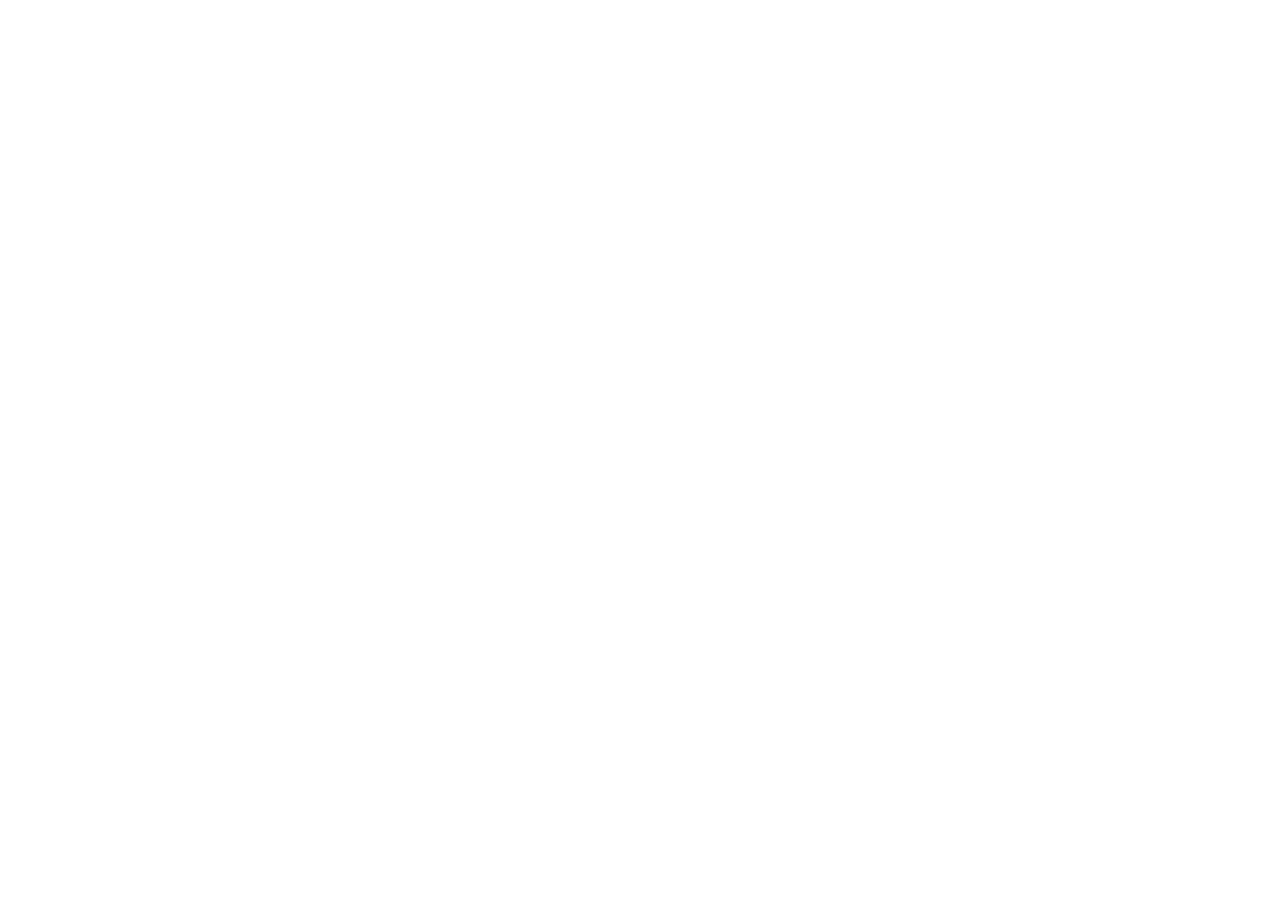
==== index.html @ 4e5b7419 "folder created" ====
<!DOCTYPE html>
<html lang="en">
<head>
    <meta charset="UTF-8">
    <meta name="viewport" content="width=device-width, initial-scale=1.0">
    <title>Document</title>
</head>
<body>
    
</body>
</html>
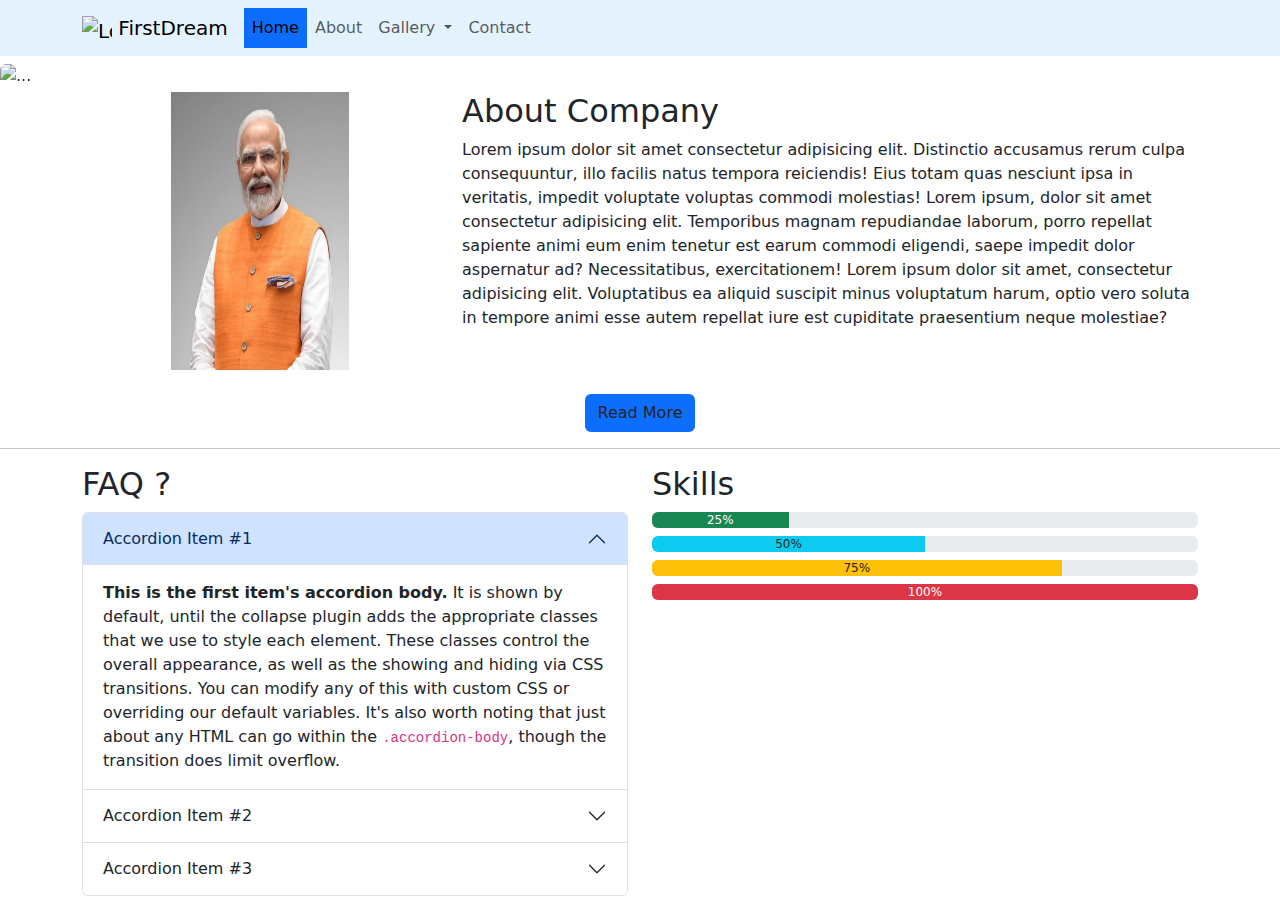
==== commit ffc9a858: "Some basics of bootsrtap" ====
--- a/index.html
+++ b/index.html
@@ -4,8 +4,182 @@
     <meta charset="UTF-8">
     <meta name="viewport" content="width=device-width, initial-scale=1.0">
     <title>Document</title>
+
+    <link href="https://cdn.jsdelivr.net/npm/bootstrap@5.3.3/dist/css/bootstrap.min.css" rel="stylesheet"
+    integrity="sha384-QWTKZyjpPEjISv5WaRU9OFeRpok6YctnYmDr5pNlyT2bRjXh0JMhjY6hW+ALEwIH" crossorigin="anonymous">
+<link href="/css/main.css" rel="stylesheet">
 </head>
 <body>
-    
+    <header>
+
+        <nav class="navbar navbar-expand-lg" style="background-color: #e3f2fd;">
+            <div class="container">
+                <a class="navbar-brand" href="index.html">
+                    <img src="https://getextra.in/img/Status/om.jpg" alt="Logo" width="30" height="24" class="d-inline-block align-text-top">
+                    FirstDream
+                  </a>
+              <button class="navbar-toggler" type="button" data-bs-toggle="collapse" data-bs-target="#navbarSupportedContent" aria-controls="navbarSupportedContent" aria-expanded="false" aria-label="Toggle navigation">
+                <span class="navbar-toggler-icon"></span>
+              </button>
+              <div class="collapse navbar-collapse" id="navbarSupportedContent">
+                <ul class="navbar-nav me-auto mb-2 mb-lg-0">
+                  <li class="nav-item">
+                    <a class="nav-link active bg-primary" aria-current="page" href="index.html">Home</a>
+                  </li>
+                  <li class="nav-item">
+                    <a class="nav-link" href="about.html">About</a>
+                  </li>
+                  <li class="nav-item dropdown">
+                    <a class="nav-link dropdown-toggle" href="#" role="button" data-bs-toggle="dropdown" aria-expanded="false">
+                      Gallery
+                    </a>
+                    <ul class="dropdown-menu">
+                      <!-- <li><a class="dropdown-item" href="#">Gallery</a></li> -->
+                      <li><a class="dropdown-item" href="photo-gallery.html">Image Gallery</a></li>
+                      <li><hr class="dropdown-divider"></li>
+                      <li><a class="dropdown-item" href="video-gallery.html">Video Gallery</a></li>
+                    </ul>
+                  </li>
+                  <li class="nav-item">
+                    <a class="nav-link" href="contact.html">Contact</a>
+                  </li>
+                </ul>
+                
+              </div>
+            </div>
+          </nav>
+        
+    </header>
+
+<!-- Slider of Images -->
+
+
+ 
+<main>
+    <section class="mt-2">
+        <div id="carouselExampleAutoplaying" class="carousel slide" data-bs-ride="carousel">
+            <div class="carousel-inner">
+              <div class="carousel-item active">
+                <img src="/images/1-space.jpg" class="d-block w-100 h-20 rounded" alt="...">
+              </div>
+              <div class="carousel-item">
+                <img src="/images/2-girl.jpg" class="d-block w-100 h-20 rounded" alt="...">
+              </div>
+              <div class="carousel-item">
+                <img src="/images/3-man.jpg" class="d-block w-100 h-20 rounded" alt="...">
+              </div>
+              <div class="carousel-item">
+                <img src="/images/a.jpg" class="d-block w-100 h-20 rounded" alt="...">
+              </div>
+            </div>
+            <button class="carousel-control-prev" type="button" data-bs-target="#carouselExampleAutoplaying" data-bs-slide="prev">
+              <span class="carousel-control-prev-icon" aria-hidden="true"></span>
+              <span class="visually-hidden">Previous</span>
+            </button>
+            <button class="carousel-control-next" type="button" data-bs-target="#carouselExampleAutoplaying" data-bs-slide="next">
+              <span class="carousel-control-next-icon" aria-hidden="true"></span>
+              <span class="visually-hidden">Next</span>
+            </button>
+          </div>
+
+    </section>
+<!-- about company info -->
+<section class="container">
+    <div class="row mt-1">
+        <div class="col-md-4 justify-content-center d-flex">
+            <img class="img w-50" src="/img/Poster/leaders-stories.jpeg"/>
+        <br>
+        </div>
+
+        <div class="col-md-8">
+           <h2>About Company</h2>
+           <p>Lorem ipsum dolor sit amet consectetur adipisicing elit. Distinctio accusamus rerum culpa consequuntur, illo facilis natus tempora reiciendis! Eius totam quas nesciunt ipsa in veritatis, impedit voluptate voluptas commodi molestias! Lorem ipsum, dolor sit amet consectetur adipisicing elit. Temporibus magnam repudiandae laborum, porro repellat sapiente animi eum enim tenetur est earum commodi eligendi, saepe impedit dolor aspernatur ad? Necessitatibus, exercitationem! Lorem ipsum dolor sit amet, consectetur adipisicing elit. Voluptatibus ea aliquid suscipit minus voluptatum harum, optio vero soluta in tempore animi esse autem repellat iure est cupiditate praesentium neque molestiae?</p>
+        <br>
+        </div>
+
+    </div>
+    <br><div class="justify-content-center d-flex">
+    <a href="about.html"><button class="btn bg-primary">Read More </button></a>
+</div>
+</section>
+<!-- faq about company -->
+<hr>
+<section class="mt-1 container">
+<div class="row">
+<div class="col-md-6">
+    <h2>FAQ ?</h2>
+    <div class="accordion" id="accordionExample">
+        <div class="accordion-item">
+          <h2 class="accordion-header">
+            <button class="accordion-button" type="button" data-bs-toggle="collapse" data-bs-target="#collapseOne" aria-expanded="true" aria-controls="collapseOne">
+              Accordion Item #1
+            </button>
+          </h2>
+          <div id="collapseOne" class="accordion-collapse collapse show" data-bs-parent="#accordionExample">
+            <div class="accordion-body">
+              <strong>This is the first item's accordion body.</strong> It is shown by default, until the collapse plugin adds the appropriate classes that we use to style each element. These classes control the overall appearance, as well as the showing and hiding via CSS transitions. You can modify any of this with custom CSS or overriding our default variables. It's also worth noting that just about any HTML can go within the <code>.accordion-body</code>, though the transition does limit overflow.
+            </div>
+          </div>
+        </div>
+        <div class="accordion-item">
+          <h2 class="accordion-header">
+            <button class="accordion-button collapsed" type="button" data-bs-toggle="collapse" data-bs-target="#collapseTwo" aria-expanded="false" aria-controls="collapseTwo">
+              Accordion Item #2
+            </button>
+          </h2>
+          <div id="collapseTwo" class="accordion-collapse collapse" data-bs-parent="#accordionExample">
+            <div class="accordion-body">
+              <strong>This is the second item's accordion body.</strong> It is hidden by default, until the collapse plugin adds the appropriate classes that we use to style each element. These classes control the overall appearance, as well as the showing and hiding via CSS transitions. You can modify any of this with custom CSS or overriding our default variables. It's also worth noting that just about any HTML can go within the <code>.accordion-body</code>, though the transition does limit overflow.
+            </div>
+          </div>
+        </div>
+        <div class="accordion-item">
+          <h2 class="accordion-header">
+            <button class="accordion-button collapsed" type="button" data-bs-toggle="collapse" data-bs-target="#collapseThree" aria-expanded="false" aria-controls="collapseThree">
+              Accordion Item #3
+            </button>
+          </h2>
+          <div id="collapseThree" class="accordion-collapse collapse" data-bs-parent="#accordionExample">
+            <div class="accordion-body">
+              <strong>This is the third item's accordion body.</strong> It is ut any HTML can go within the <code>.accordion-body</code>, though the transition does limit overflow.
+            </div>
+          </div>
+        </div>
+      </div>
+</div>
+
+
+<div class="col-md-6">
+    <h2>Skills </h2>
+    <div class="progress mb-2" role="progressbar" aria-label="Success example" aria-valuenow="25" aria-valuemin="0" aria-valuemax="100">
+        <div class="progress-bar bg-success" style="width: 25%">25%</div>
+      </div>
+      <div class="progress mb-2" role="progressbar" aria-label="Info example" aria-valuenow="50" aria-valuemin="0" aria-valuemax="100">
+        <div class="progress-bar bg-info text-dark" style="width: 50%">50%</div>
+      </div>
+      <div class="progress mb-2" role="progressbar" aria-label="Warning example" aria-valuenow="75" aria-valuemin="0" aria-valuemax="100">
+        <div class="progress-bar bg-warning text-dark" style="width: 75%">75%</div>
+      </div>
+      <div class="progress mb-2" role="progressbar" aria-label="Danger example" aria-valuenow="100" aria-valuemin="0" aria-valuemax="100">
+        <div class="progress-bar bg-danger" style="width: 100%">100%</div>
+      </div>
+</div>
+
+</div>
+
+</section>
+
+
+</main>
+
+
+
+
+
+
+
+    <script src="https://cdn.jsdelivr.net/npm/bootstrap@5.3.3/dist/js/bootstrap.bundle.min.js"
+        integrity="sha384-YvpcrYf0tY3lHB60NNkmXc5s9fDVZLESaAA55NDzOxhy9GkcIdslK1eN7N6jIeHz"
+        crossorigin="anonymous"></script>
 </body>
 </html>--- a/css/main.css
+++ b/css/main.css
@@ -0,0 +1,7 @@
+.r2{
+    border-radius: 2px;
+}
+
+.r8{
+    border-radius: 8px;
+}
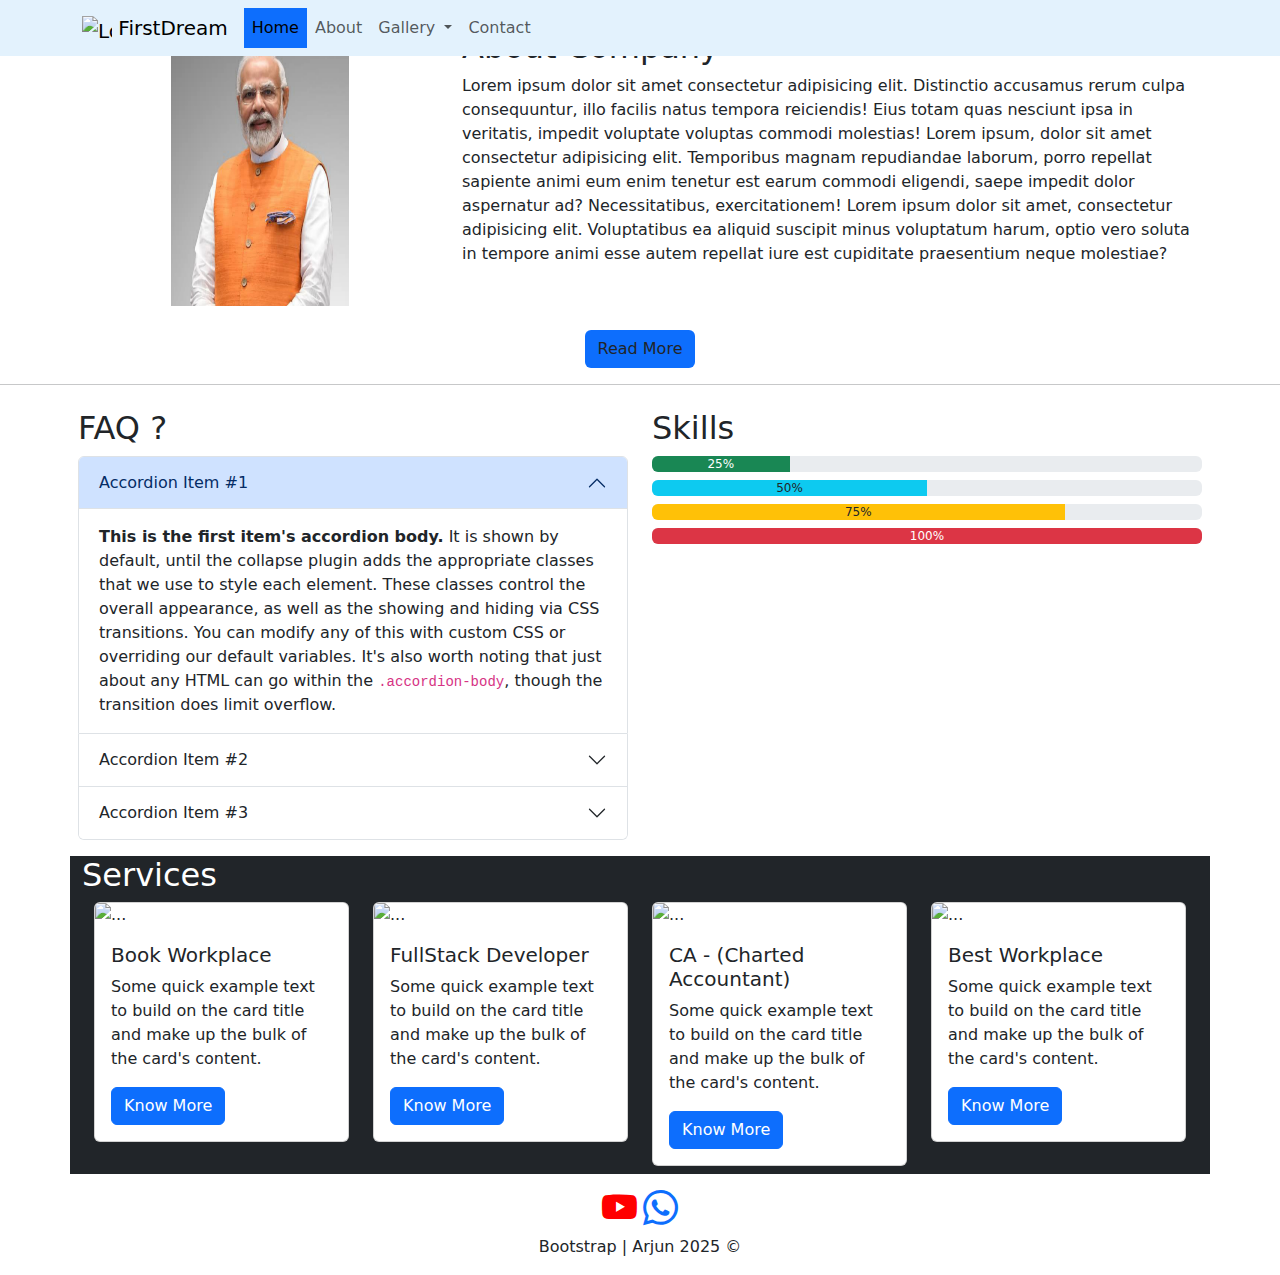
==== commit 4d2360d1: "icons" ====
--- a/index.html
+++ b/index.html
@@ -1,18 +1,19 @@
 <!DOCTYPE html>
 <html lang="en">
-<head>
+<head class="bg-danger">
     <meta charset="UTF-8">
     <meta name="viewport" content="width=device-width, initial-scale=1.0">
     <title>Document</title>
 
-    <link href="https://cdn.jsdelivr.net/npm/bootstrap@5.3.3/dist/css/bootstrap.min.css" rel="stylesheet"
+<link href="https://cdn.jsdelivr.net/npm/bootstrap@5.3.3/dist/css/bootstrap.min.css" rel="stylesheet"
     integrity="sha384-QWTKZyjpPEjISv5WaRU9OFeRpok6YctnYmDr5pNlyT2bRjXh0JMhjY6hW+ALEwIH" crossorigin="anonymous">
 <link href="/css/main.css" rel="stylesheet">
+<link rel="stylesheet" href="https://cdn.jsdelivr.net/npm/bootstrap-icons@1.11.3/font/bootstrap-icons.min.css">
 </head>
 <body>
-    <header>
-
-        <nav class="navbar navbar-expand-lg" style="background-color: #e3f2fd;">
+    <header class="position-sticky t-0 z-3">
+
+        <nav class="navbar navbar-expand-lg fixed-top" style="background-color: #e3f2fd;">
             <div class="container">
                 <a class="navbar-brand" href="index.html">
                     <img src="https://getextra.in/img/Status/om.jpg" alt="Logo" width="30" height="24" class="d-inline-block align-text-top">
@@ -56,7 +57,7 @@
 
  
 <main>
-    <section class="mt-2">
+    <section class="mt-10 md ">
         <div id="carouselExampleAutoplaying" class="carousel slide" data-bs-ride="carousel">
             <div class="carousel-inner">
               <div class="carousel-item active">
@@ -104,7 +105,7 @@
 </section>
 <!-- faq about company -->
 <hr>
-<section class="mt-1 container">
+<section class="mt-1 container p-2">
 <div class="row">
 <div class="col-md-6">
     <h2>FAQ ?</h2>
@@ -169,9 +170,239 @@
 
 </section>
 
+<section class="container bg-dark mt-2">
+<h2 class="text-white mt-2">Services </h2>
+  <div class="container mt-2 mb-2">
+      <div class="row">
+        <div class="col-md-3 mb-2">  
+          <div class="card">
+            <img src="/images/a.jpg" class="card-img-top" alt="...">
+            <div class="card-body">
+              <h5 class="card-title">Book Workplace</h5>
+              <p class="card-text">Some quick example text to build on the card title and make up the bulk of the card's content.</p>
+              <!-- Button trigger modal -->
+          <button type="button" class="btn btn-primary" data-bs-toggle="modal" data-bs-target="#card1model">
+ Know More 
+</button>
+            </div>
+          </div>
+        </div>
+
+        
+        <div class="col-md-3 mb-2">  
+          <div class="card">
+            <img src="/images/c.jpg" class="card-img-top" alt="...">
+            <div class="card-body">
+              <h5 class="card-title">FullStack Developer </h5>
+              <p class="card-text">Some quick example text to build on the card title and make up the bulk of the card's content.</p>
+              <button type="button" class="btn btn-primary" data-bs-toggle="modal" data-bs-target="#card2model">
+                Know More 
+               </button>
+            </div>
+          </div>
+        </div>
+
+
+        <div class="col-md-3 mb-2">  
+          <div class="card">
+            <img src="/images/d.jpg" class="card-img-top" alt="...">
+            <div class="card-body">
+              <h5 class="card-title">CA - (Charted Accountant) </h5>
+              <p class="card-text">Some quick example text to build on the card title and make up the bulk of the card's content.</p>
+              <button type="button" class="btn btn-primary" data-bs-toggle="modal" data-bs-target="#card3model">
+                Know More 
+               </button>
+            
+            </div>
+          </div>
+        </div>
+
+        <div class="col-md-3">  
+          <div class="card">
+            <img src="/images/a.jpg" class="card-img-top" alt="...">
+            <div class="card-body">
+              <h5 class="card-title">Best Workplace </h5>
+              <p class="card-text">Some quick example text to build on the card title and make up the bulk of the card's content.</p>
+              <button type="button" class="btn btn-primary" data-bs-toggle="modal" data-bs-target="#card4model">
+                Know More 
+               </button>
+            
+            </div>
+          </div>
+        </div>
+
+      </div>
+  </div>
+
+  <!-- Model Body -->
+
+  <!-- Modal 1-->
+    <div class="modal fade" id="card1model" tabindex="-1" aria-labelledby="exampleModalLabel" aria-hidden="true">
+    <div class="modal-dialog">
+      <div class="modal-content">
+      <div class="modal-header">
+        <h1 class="modal-title fs-5" id="exampleModalLabel">Send Enquiery</h1>
+        <button type="button" class="btn-close" data-bs-dismiss="modal" aria-label="Close"></button>
+      </div>
+      <div class="modal-body">
+
+        <div class="mb-3">
+          <label for="exampleFormControlInput1" class="form-label">Email address</label>
+          <input type="email" class="form-control" id="exampleFormControlInput1" placeholder="your-mail@gmail.com">
+        </div>
+        <div class="mb-3">
+          <label for="exampleFormControlTextarea1" class="form-label">Massage</label>
+          <textarea class="form-control" id="exampleFormControlTextarea1" rows="3"></textarea>
+        </div>
+
+
+
+        
+      </div>
+      <div class="modal-footer">
+        <button type="button" class="btn btn-secondary" data-bs-dismiss="modal">Close</button>
+        <button type="button" class="btn btn-primary">Send Masseges</button>
+      </div>
+      </div>
+      </div>
+    </div>
+
+    <!-- Modal 2 -->
+    <div class="modal fade" id="card2model" tabindex="-1" aria-labelledby="exampleModalLabel" aria-hidden="true">
+  <div class="modal-dialog">
+    <div class="modal-content">
+      <div class="modal-header">
+        <h1 class="modal-title fs-5" id="exampleModalLabel">Developers Skills</h1>
+        <button type="button" class="btn-close" data-bs-dismiss="modal" aria-label="Close"></button>
+      </div>
+      <div class="modal-body">
+        
+        <div class="col-md-12">
+          <h2>Skills </h2>
+          <div class="progress mb-2" role="progressbar" aria-label="Success example" aria-valuenow="25" aria-valuemin="0" aria-valuemax="100">
+              <div class="progress-bar bg-success" style="width: 25%">25%</div>
+            </div>
+            <div class="progress mb-2" role="progressbar" aria-label="Info example" aria-valuenow="50" aria-valuemin="0" aria-valuemax="100">
+              <div class="progress-bar bg-info text-dark" style="width: 50%">50%</div>
+            </div>
+            <div class="progress mb-2" role="progressbar" aria-label="Warning example" aria-valuenow="75" aria-valuemin="0" aria-valuemax="100">
+              <div class="progress-bar bg-warning text-dark" style="width: 75%">75%</div>
+            </div>
+            <div class="progress mb-2" role="progressbar" aria-label="Danger example" aria-valuenow="100" aria-valuemin="0" aria-valuemax="100">
+              <div class="progress-bar bg-danger" style="width: 100%">100%</div>
+            </div>
+      </div>
+
+      </div>
+      <div class="modal-footer">
+        <button type="button" class="btn btn-secondary" data-bs-dismiss="modal">Close</button>
+       
+      </div>
+    </div>
+  </div>
+</div>
+
+
+
+ <!-- Modal 3 -->
+ <div class="modal fade" id="card3model" tabindex="-1" aria-labelledby="exampleModalLabel" aria-hidden="true">
+  <div class="modal-dialog">
+    <div class="modal-content">
+      <div class="modal-header">
+        <h1 class="modal-title fs-5" id="exampleModalLabel">CA Terms And Conditions</h1>
+        <button type="button" class="btn-close" data-bs-dismiss="modal" aria-label="Close"></button>
+      </div>
+      <div class="modal-body">
+
+
+        <div class="col-md-12">
+          <h2>FAQ ?</h2>
+          <div class="accordion" id="accordionExample">
+              <div class="accordion-item">
+                <h2 class="accordion-header">
+                  <button class="accordion-button" type="button" data-bs-toggle="collapse" data-bs-target="#collapseOne" aria-expanded="true" aria-controls="collapseOne">
+                    Accordion Item #1
+                  </button>
+                </h2>
+                <div id="collapseOne" class="accordion-collapse collapse" data-bs-parent="#accordionExample">
+                  <div class="accordion-body">
+                    <strong>This is the first item's accordion body.</strong> It is shown by default, until the collapse plugin adds the appropriate classes that we use to style each element. These classes control the overall appearance, as well as the showing and hiding via CSS transitions. You can modify any of this with custom CSS or overriding our default variables. It's also worth noting that just about any HTML can go within the <code>.accordion-body</code>, though the transition does limit overflow.
+                  </div>
+                </div>
+              </div>
+              <div class="accordion-item">
+                <h2 class="accordion-header">
+                  <button class="accordion-button collapsed" type="button" data-bs-toggle="collapse" data-bs-target="#collapseTwo" aria-expanded="false" aria-controls="collapseTwo">
+                    Accordion Item #2
+                  </button>
+                </h2>
+                <div id="collapseTwo" class="accordion-collapse collapse" data-bs-parent="#accordionExample">
+                  <div class="accordion-body">
+                    <strong>This is the second item's accordion body.</strong> It is hidden by default, until the collapse plugin adds the appropriate classes that we use to style each element. These classes control the overall appearance, as well as the showing and hiding via CSS transitions. You can modify any of this with custom CSS or overriding our default variables. It's also worth noting that just about any HTML can go within the <code>.accordion-body</code>, though the transition does limit overflow.
+                  </div>
+                </div>
+              </div>
+              <div class="accordion-item">
+                <h2 class="accordion-header">
+                  <button class="accordion-button collapsed" type="button" data-bs-toggle="collapse" data-bs-target="#collapseThree" aria-expanded="false" aria-controls="collapseThree">
+                    Accordion Item #3
+                  </button>
+                </h2>
+                <div id="collapseThree" class="accordion-collapse collapse" data-bs-parent="#accordionExample">
+                  <div class="accordion-body">
+                    <strong>This is the third item's accordion body.</strong> It is ut any HTML can go within the <code>.accordion-body</code>, though the transition does limit overflow.
+                  </div>
+                </div>
+              </div>
+            </div>
+      </div>
+      
+        
+      </div>
+      <div class="modal-footer">
+        <button type="button" class="btn btn-secondary" data-bs-dismiss="modal">Close</button>
+       
+      </div>
+    </div>
+  </div>
+</div>
+
+ <!-- Modal 4-->
+ <div class="modal fade" id="card4model" tabindex="-1" aria-labelledby="exampleModalLabel" aria-hidden="true">
+  <div class="modal-dialog">
+    <div class="modal-content">
+    <div class="modal-header">
+      <h1 class="modal-title fs-5" id="exampleModalLabel">Send Enquiery</h1>
+      <button type="button" class="btn-close" data-bs-dismiss="modal" aria-label="Close"></button>
+    </div>
+    <div class="modal-body">
+
+      <iframe src="https://www.google.com/maps/embed?pb=!1m18!1m12!1m3!1d641.5663339477434!2d73.80382908564668!3d18.627292730276327!2m3!1f0!2f0!3f0!3m2!1i1024!2i768!4f13.1!3m3!1m2!1s0x3bc2b9424b44386f%3A0x7bcf6e817a60a636!2sFortune%20Cloud%20Technologies%20Pimpri!5e0!3m2!1smr!2sin!4v1733118945955!5m2!1smr!2sin" width="100%" height="450" style="border:0;" allowfullscreen="" loading="lazy" referrerpolicy="no-referrer-when-downgrade"></iframe>
+
+
+
+      
+    </div>
+    <div class="modal-footer">
+      <button type="button" class="btn btn-secondary" data-bs-dismiss="modal">Close</button>
+     </div>
+    </div>
+    </div>
+  </div>
+
+</section>
+
+
 
 </main>
-
+<footer>
+<div class="container text-center mt-2 mb-3">
+  
+<a href=""><i class="bi bi-youtube font-10 youtube"></i></a>
+  <a href=""><i class="bi bi-whatsapp font-10"></i></a>
+<p>Bootstrap | Arjun 2025  &copy;  </p>
+</div>
+</footer>
 
 
 
--- a/css/main.css
+++ b/css/main.css
@@ -5,3 +5,13 @@
 .r8{
     border-radius: 8px;
 }
+
+.font-10{
+    font-size: 35px;
+    
+
+} 
+
+.youtube{
+    color: red;
+}